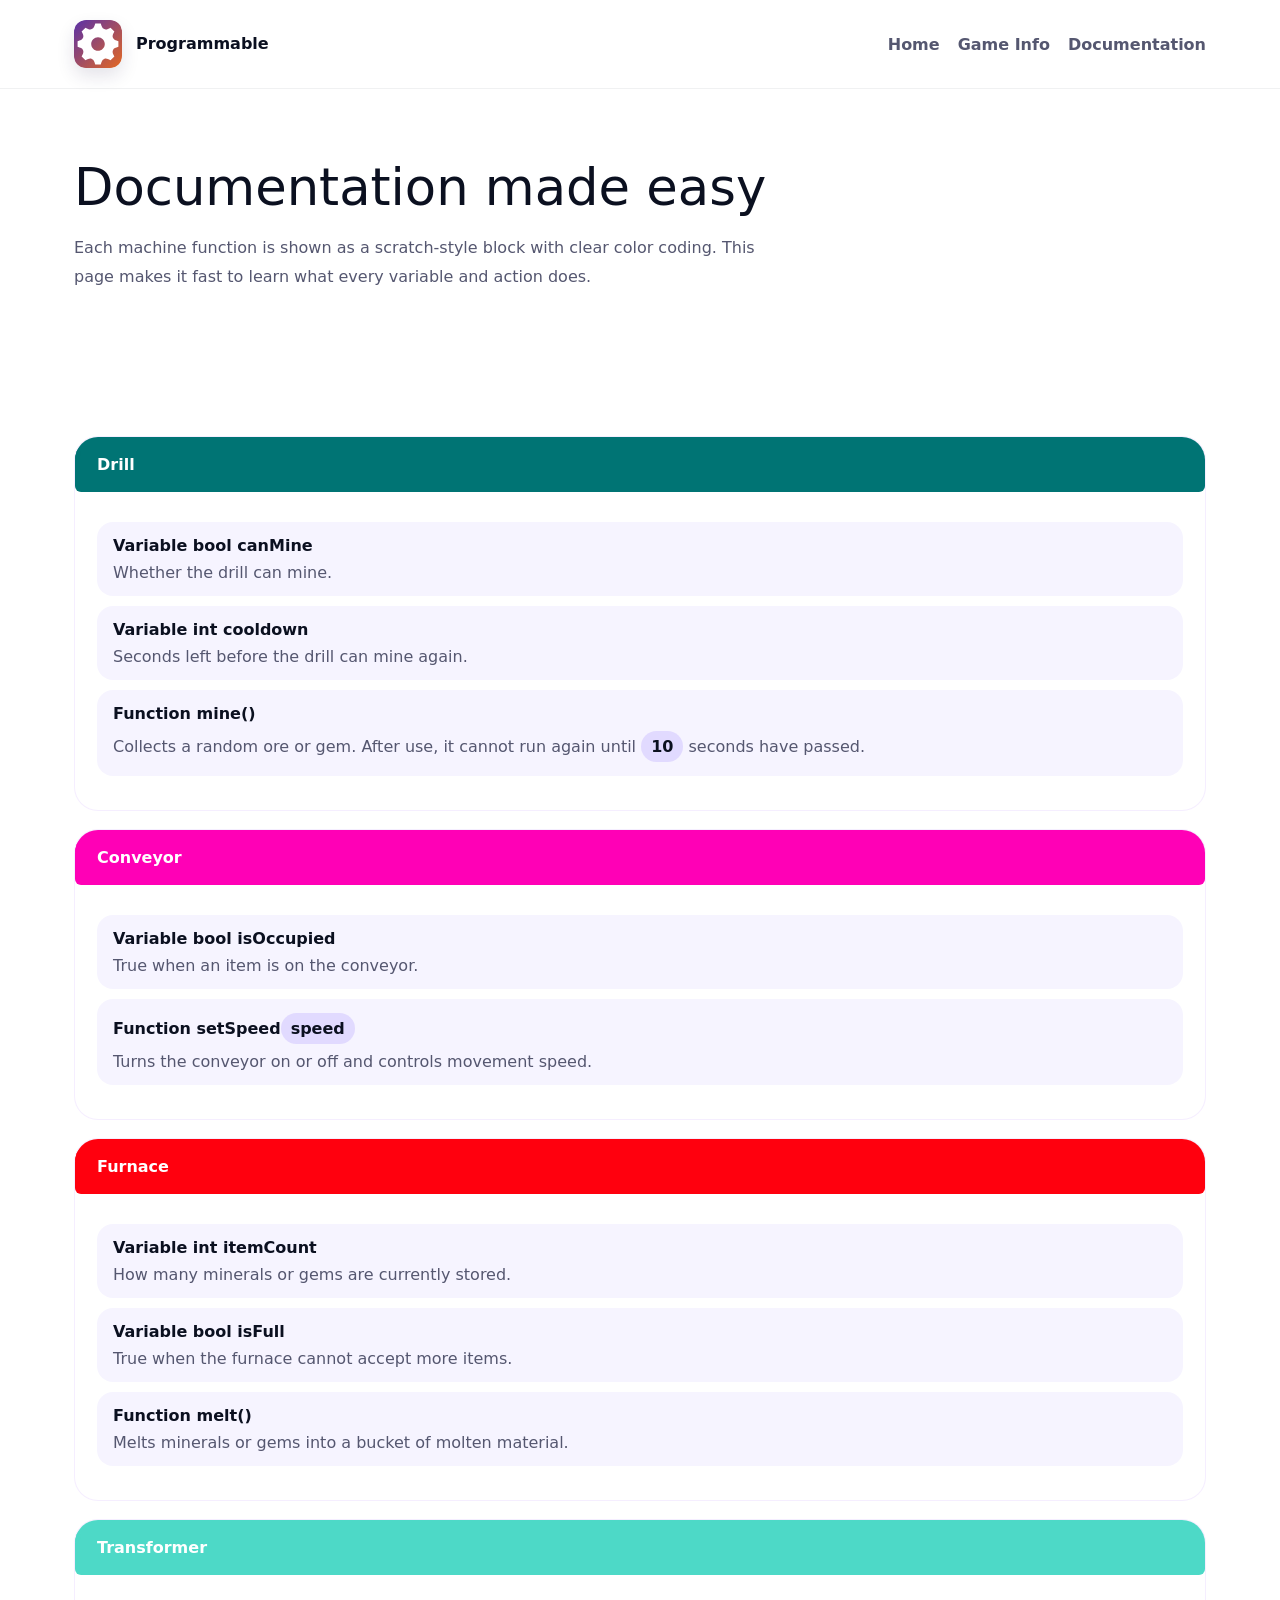
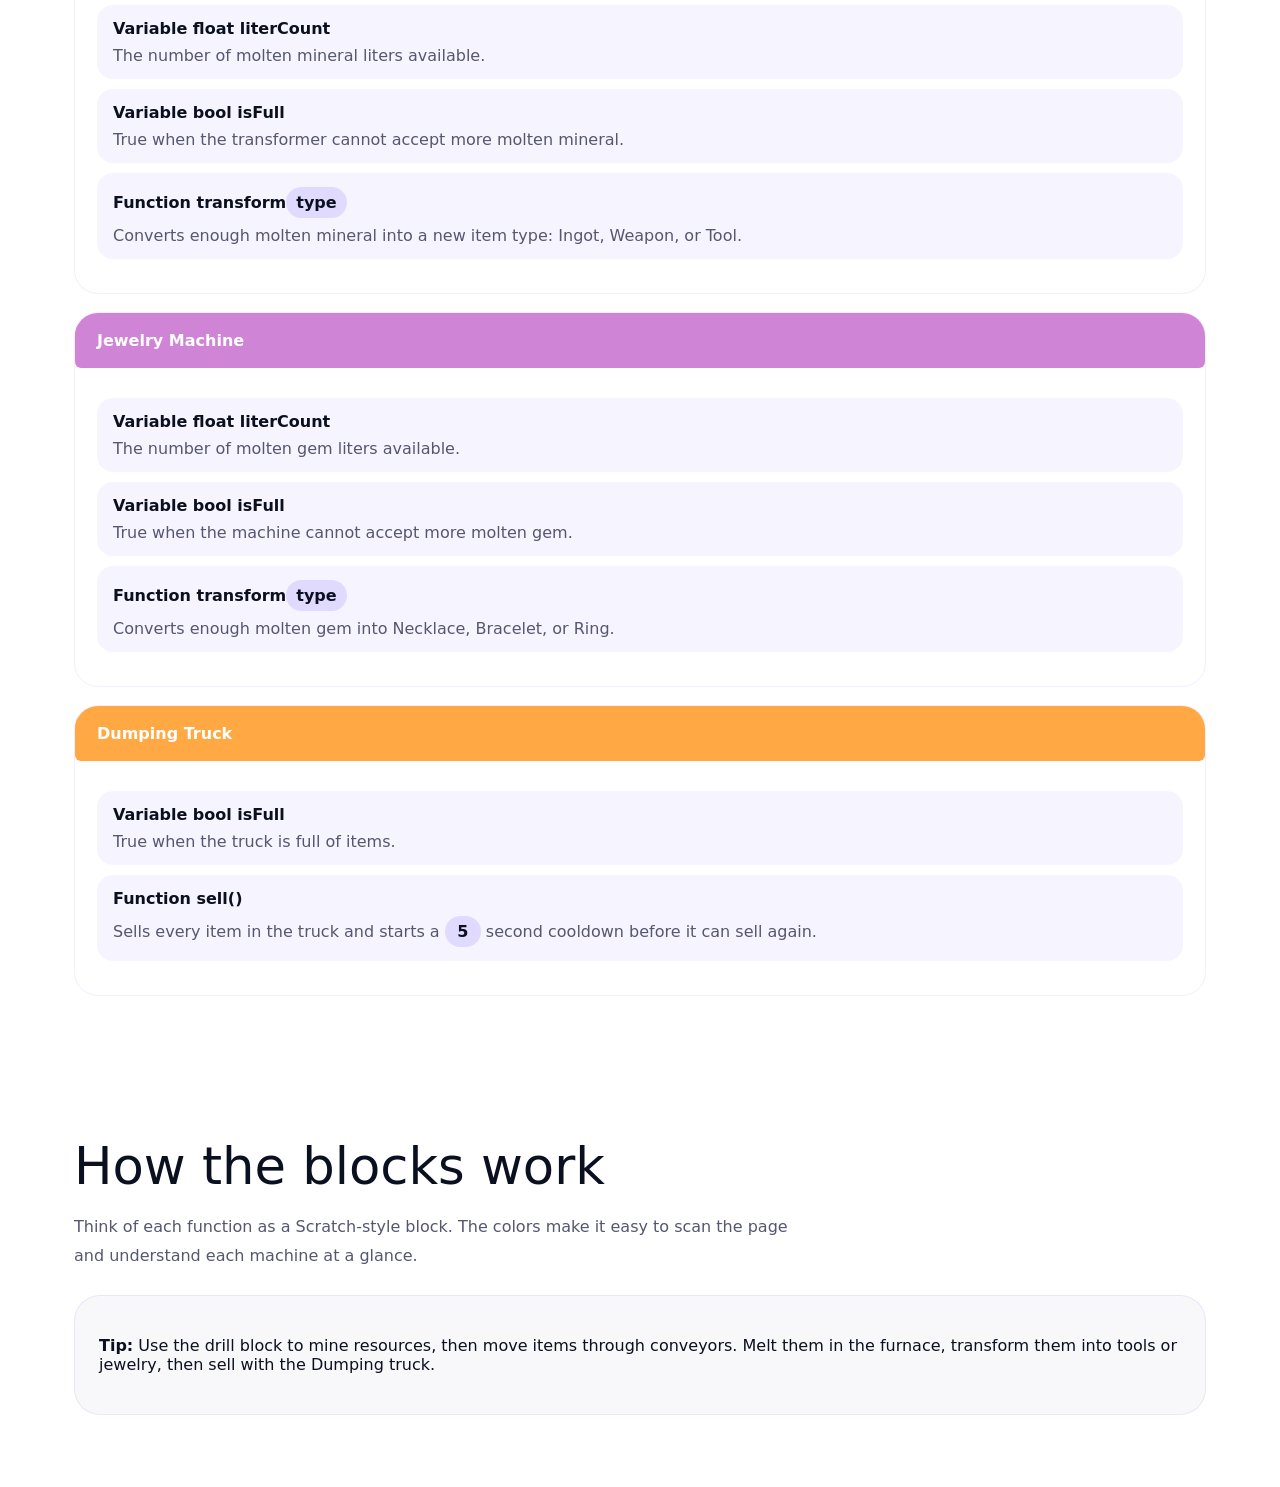
==== docs.html @ 384cd157 "Add files via upload" ====
<!DOCTYPE html>
<html lang="en">
<head>
  <meta charset="UTF-8" />
  <meta name="viewport" content="width=device-width, initial-scale=1.0" />
  <title>Programmable Documentation</title>
  <link rel="stylesheet" href="styles.css" />
  <script>document.documentElement.classList.add('force-light');</script>
  <script src="script.js" defer></script>
</head>
<body>
  <div class="gradient-background" aria-hidden="true">
    <div class="gradient-sphere sphere-1"></div>
    <div class="gradient-sphere sphere-2"></div>
    <div class="gradient-sphere sphere-3"></div>
    <div class="glow"></div>
    <div class="grid-overlay"></div>
    <div class="noise-overlay"></div>
  </div>
  <div id="particles-container" class="particles-container"></div>
  <div class="content-wrap">
  <header>
    <div class="nav-inner">
      <a class="brand" href="index.html">
        <img src="logo.svg" class="logo-mark" alt="Programmable logo" />
        <div class="brand-name"><strong>Programmable</strong></div>
      </a>
      <nav>
        <a href="index.html">Home</a>
        <a href="index.html#features">Game Info</a>
        <a href="docs.html">Documentation</a>
      </nav>
    </div>
  </header>

  <main>
    <section class="section">
      <div class="section-header">
        <p class="section-title">Documentation made easy</p>
        <p class="section-description">Each machine function is shown as a scratch-style block with clear color coding. This page makes it fast to learn what every variable and action does.</p>
      </div>
    </section>

    <section class="section">
      <div class="block-list">
        <article class="block-card block-drill interactive-hover">
          <div class="block-card-header">Drill</div>
          <div class="block-card-body">
            <div class="block-item"><strong>Variable bool canMine</strong><span>Whether the drill can mine.</span></div>
            <div class="block-item"><strong>Variable int cooldown</strong><span>Seconds left before the drill can mine again.</span></div>
            <div class="block-item"><strong>Function mine()</strong><span>Collects a random ore or gem. After use, it cannot run again until <span class="slot">10</span> seconds have passed.</span></div>
          </div>
        </article>

        <article class="block-card block-conveyor interactive-hover">
          <div class="block-card-header">Conveyor</div>
          <div class="block-card-body">
            <div class="block-item"><strong>Variable bool isOccupied</strong><span>True when an item is on the conveyor.</span></div>
            <div class="block-item"><strong>Function setSpeed<span class="slot">speed</span></strong><span>Turns the conveyor on or off and controls movement speed.</span></div>
          </div>
        </article>

        
        <article class="block-card block-furnace interactive-hover">
          <div class="block-card-header">Furnace</div>
          <div class="block-card-body">
            <div class="block-item"><strong>Variable int itemCount</strong><span>How many minerals or gems are currently stored.</span></div>
            <div class="block-item"><strong>Variable bool isFull</strong><span>True when the furnace cannot accept more items.</span></div>
            <div class="block-item"><strong>Function melt()</strong><span>Melts minerals or gems into a bucket of molten material.</span></div>
          </div>
        </article>

        <article class="block-card block-transformer interactive-hover">
          <div class="block-card-header">Transformer</div>
          <div class="block-card-body">
            <div class="block-item"><strong>Variable float literCount</strong><span>The number of molten mineral liters available.</span></div>
            <div class="block-item"><strong>Variable bool isFull</strong><span>True when the transformer cannot accept more molten mineral.</span></div>
            <div class="block-item"><strong>Function transform<span class="slot">type</span></strong><span>Converts enough molten mineral into a new item type: Ingot, Weapon, or Tool.</span></div>
          </div>
        </article>

        <article class="block-card block-jewelry interactive-hover">
          <div class="block-card-header">Jewelry Machine</div>
          <div class="block-card-body">
            <div class="block-item"><strong>Variable float literCount</strong><span>The number of molten gem liters available.</span></div>
            <div class="block-item"><strong>Variable bool isFull</strong><span>True when the machine cannot accept more molten gem.</span></div>
            <div class="block-item"><strong>Function transform<span class="slot">type</span></strong><span>Converts enough molten gem into Necklace, Bracelet, or Ring.</span></div>
          </div>
        </article>

        <article class="block-card block-truck interactive-hover">
          <div class="block-card-header">Dumping Truck</div>
          <div class="block-card-body">
            <div class="block-item"><strong>Variable bool isFull</strong><span>True when the truck is full of items.</span></div>
            <div class="block-item"><strong>Function sell()</strong><span>Sells every item in the truck and starts a <span class="slot">5</span> second cooldown before it can sell again.</span></div>
          </div>
        </article>
      </div>
    </section>

    <section class="section">
      <div class="section-header">
        <p class="section-title">How the blocks work</p>
        <p class="section-description">Think of each function as a Scratch-style block. The colors make it easy to scan the page and understand each machine at a glance.</p>
      </div>
      <div class="callout">
        <p><strong>Tip:</strong> Use the drill block to mine resources, then move items through conveyors. Melt them in the furnace, transform them into tools or jewelry, then sell with the Dumping truck.</p>
      </div>
    </section>
  </main>

  </div>
</body>
</html>
---- styles.css ----
:root {
  --bg: #ffffff;
  --surface: #ffffff;
  --surface-secondary: #f6f7fb;
  --text: #0b1020;
  --muted: #6b7280;
  --purple: #6819b1;
  --orange: #ff8a3d;
  --teal: #00897b;
  --yellow: #b07b00;
  --shadow: 0 12px 24px rgba(11,16,32,0.06);
}

* {
  box-sizing: border-box;
}

html {
  scroll-behavior: smooth;
}

html, body {
  width: 100%;
  min-height: 100vh;
}

body {
  position: relative;
  margin: 0;
  font-family: Inter, system-ui, sans-serif;
  background: var(--bg);
  color: var(--text);
}

button,
a {
  font: inherit;
}

img {
  max-width: 100%;
  display: block;
}


/* Modern gradient background with soft sphere layers */
.gradient-background {
  position: absolute;
  inset: 0;
  width: 100%;
  min-height: 100vh;
  z-index: 0;
  pointer-events: none;
  overflow: hidden;
  background-color: #050505;
}

.content-wrap {
  position: relative;
  z-index: 1;
}

.gradient-sphere {
  position: absolute;
  border-radius: 50%;
  filter: blur(72px);
  opacity: 0.65;
  will-change: transform, opacity;
}

.sphere-1 {
  width: 40vw;
  height: 40vw;
  background: linear-gradient(40deg, rgba(255, 0, 128, 0.55), rgba(255, 102, 0, 0.28));
  top: -10%;
  left: -12%;
  animation: float-1 15s ease-in-out infinite alternate;
}

.sphere-2 {
  width: 45vw;
  height: 45vw;
  background: linear-gradient(240deg, rgba(72, 0, 255, 0.55), rgba(0, 183, 255, 0.28));
  bottom: -20%;
  right: -10%;
  animation: float-2 18s ease-in-out infinite alternate;
}

.sphere-3 {
  width: 30vw;
  height: 30vw;
  background: linear-gradient(120deg, rgba(133, 89, 255, 0.48), rgba(98, 216, 249, 0.22));
  top: 60%;
  left: 20%;
  animation: float-3 20s ease-in-out infinite alternate;
}

.glow {
  position: absolute;
  width: 40vw;
  height: 40vh;
  background: radial-gradient(circle, rgba(72, 0, 255, 0.16), transparent 70%);
  top: 50%;
  left: 50%;
  transform: translate(-50%, -50%);
  z-index: 1;
  animation: pulse 8s infinite alternate;
  filter: blur(30px);
}

.grid-overlay {
  position: absolute;
  top: 0;
  left: 0;
  width: 100%;
  height: 100%;
  background-size: 64px 64px;
  background-image: linear-gradient(to right, rgba(255, 255, 255, 0.08) 1px, transparent 1px),
                    linear-gradient(to bottom, rgba(255, 255, 255, 0.08) 1px, transparent 1px);
  z-index: 2;
  opacity: 0.32;
  animation: float-grid 22s ease-in-out infinite alternate;
  will-change: transform;
}

.noise-overlay {
  display: none;
}

/* Light-mode simplification and force-light support */
@media (prefers-color-scheme: light) {
  :root {
    --bg: #ffffff;
    --surface: rgba(255, 255, 255, 0.96);
    --surface-secondary: rgba(248, 248, 250, 0.96);
    --text: #0b1020;
    --muted: #555770;
    --purple: #6819b1;
    --orange: #ff8a3d;
    --teal: #00897b;
    --yellow: #b07b00;
    --shadow: none;
  }

  body { background: var(--bg); color: var(--text); }
  header { background: var(--surface); border-bottom: 1px solid rgba(11,16,32,0.06); }

  .gradient-background, .gradient-sphere, .glow, .grid-overlay, .noise-overlay { display: none !important; opacity: 0 !important; pointer-events: none !important; }
  .gradient-sphere, .glow, .grid-overlay { animation: none !important; }
  .hero-panel { background: transparent; box-shadow: none; border-radius: 12px; padding: 24px; min-height: auto; }
  .btn-primary, .btn-secondary { box-shadow: none; }
  nav a { color: var(--muted); }
  .card, .download-card { box-shadow: none; border: 1px solid rgba(11,16,32,0.04); background: var(--surface-secondary); }
  .block-item { background: rgba(107,70,255,0.06); }
  .block-item strong { color: var(--text); }
  .block-item span { color: var(--muted); }
  .block-item .slot { background: rgba(107,70,255,0.15); color: var(--text); }
}

html.force-light {
  --bg: #ffffff;
  --surface: rgba(255, 255, 255, 0.96);
  --surface-secondary: rgba(248, 248, 250, 0.96);
  --text: #0b1020;
  --muted: #555770;
  --purple: #6819b1;
  --orange: #ff8a3d;
  --teal: #00897b;
  --yellow: #b07b00;
  --shadow: none;
}

html.force-light body { background: var(--bg); color: var(--text); }
html.force-light header { background: var(--surface); border-bottom: 1px solid rgba(11,16,32,0.06); }

html.force-light .gradient-background, html.force-light .gradient-sphere, html.force-light .glow, html.force-light .grid-overlay, html.force-light .noise-overlay { display: none !important; opacity: 0 !important; pointer-events: none !important; }
html.force-light .gradient-sphere, html.force-light .glow, html.force-light .grid-overlay { animation: none !important; }
html.force-light .hero-panel { background: transparent; box-shadow: none; border-radius: 12px; padding: 24px; min-height: auto; }
html.force-light .btn-primary, html.force-light .btn-secondary { box-shadow: none; }
html.force-light nav a { color: var(--muted); }
html.force-light .card, html.force-light .download-card { box-shadow: none; border: 1px solid rgba(11,16,32,0.04); background: var(--surface-secondary); }
html.force-light .block-item { background: rgba(107,70,255,0.06); }
html.force-light .block-item strong { color: var(--text); }
html.force-light .block-item span { color: var(--muted); }
html.force-light .block-item .slot { background: rgba(107,70,255,0.15); color: var(--text); }


@keyframes float-1 { 0% { transform: translate(0, 0) scale(1); } 100% { transform: translate(10%, 10%) scale(1.1); } }
@keyframes float-2 { 0% { transform: translate(0, 0) scale(1); } 100% { transform: translate(-10%, -5%) scale(1.15); } }
@keyframes float-3 { 0% { transform: translate(0, 0) scale(1); opacity: 0.3; } 100% { transform: translate(-5%, 10%) scale(1.05); opacity: 0.6; } }
@keyframes float-grid { 0% { transform: translate(0, 0); } 100% { transform: translate(6%, 6%); } }
@keyframes pulse { 0% { opacity: 0.3; transform: translate(-50%, -50%) scale(0.9); } 100% { opacity: 0.7; transform: translate(-50%, -50%) scale(1.1); } }

@media (prefers-reduced-motion: reduce) {
  .gradient-sphere, .glow, .grid-overlay { animation: none !important; transition: none !important; }
}

header {
  position: sticky;
  top: 0;
  background: var(--surface);
  border-bottom: 1px solid rgba(11,16,32,0.06);
  z-index: 10;
}

.nav-inner {
  max-width: 1180px;
  margin: 0 auto;
  padding: 20px 24px;
  display: flex;
  justify-content: space-between;
  align-items: center;
  gap: 16px;
}

.brand {
  display: flex;
  align-items: center;
  gap: 14px;
  text-decoration: none;
  color: var(--text);
}

.logo-mark {
  width: 48px;
  height: 48px;
  display: inline-block;
  border-radius: 12px;
  overflow: hidden;
  box-shadow: 0 8px 18px rgba(34,21,71,0.12);
}
.logo-mark img {
  width: 100%;
  height: 100%;
  display: block;
  object-fit: cover;
}

.brand-name {
  line-height: 1.1;
}

.brand-name strong {
  display: block;
}

nav {
  display: flex;
  gap: 18px;
  flex-wrap: wrap;
}

nav a {
  text-decoration: none;
  color: #c9bde8;
  font-weight: 600;
  transition: color 180ms ease;
}

nav a:hover {
  color: var(--purple);
}

main {
  max-width: 1180px;
  margin: 0 auto;
}

.section {
  padding: 72px 24px;
}

.section-header {
  max-width: 720px;
}

/* Small boxed panel for individual paragraphs */
.text-panel {
  display: inline-block;
  background: transparent;
  padding: 12px 16px;
  border-radius: 10px;
  box-shadow: none;
  backdrop-filter: none;
  -webkit-backdrop-filter: none;
}

@media (max-width: 640px) {
  .text-panel { display: block; padding: 12px; border-radius: 10px; }
}

.section-title {
  margin: 0;
  font-size: clamp(2.2rem, 4vw, 3.6rem);
  line-height: 1.04;
}

.section-description {
  margin: 20px 0 0;
  color: var(--muted);
  font-size: 1rem;
  line-height: 1.8;
}

.hero {
  display: grid;
  grid-template-columns: minmax(0, 1.1fr) 0.9fr;
  align-items: center;
  gap: 40px;
  min-height: 76vh;
  padding-top: 24px;
}

.hero h1 {
  margin: 0;
  font-size: clamp(3.6rem, 6vw, 5.5rem);
  line-height: 1;
}

.hero .section-description {
  max-width: 620px;
  margin: 24px 0 32px;
}

.hero-highlight {
  background: rgba(168, 118, 255, 0.08);
  border: 1px solid rgba(168, 118, 255, 0.15);
  border-radius: 28px;
  padding: 28px;
  box-shadow: var(--shadow);
  max-width: 500px;
}

.btn-row {
  display: flex;
  flex-wrap: wrap;
  gap: 16px;
}

.btn {
  border: none;
  border-radius: 999px;
  padding: 16px 26px;
  cursor: pointer;
  text-decoration: none;
  font-weight: 700;
  transition: transform 200ms ease, box-shadow 200ms ease, background 200ms ease;
}

.btn-primary {
  background: var(--purple);
  color: white;
  box-shadow: 0 18px 32px rgba(90, 49, 168, 0.16);
}

.btn-secondary {
  background: #ff9d4d;
  color: #1a1a1a;
}

.btn:hover {
  transform: translateY(-2px);
}

.hero-panel {
  position: relative;
  min-height: auto;
  border-radius: 12px;
  background: var(--surface);
  color: var(--text);
  padding: 24px;
  overflow: hidden;
  box-shadow: var(--shadow);
}

.hero-panel::before {
  content: "";
  position: absolute;
  inset: 0;
  background: transparent;
  pointer-events: none;
}

.hero-panel-inner {
  position: relative;
  z-index: 1;
  max-width: 420px;
}

/* Scratch-style visual blocks */
.scratch-sample {
  margin-top: 18px;
}
.scratch-block {
  position: relative;
  border-radius: 6px;
  color: white;
  margin: 8px 0;
  box-shadow: 0 8px 18px rgba(34,21,71,0.08);
  overflow: visible;
}
.scratch-block .block-label {
  padding: 12px 16px;
  font-weight: 700;
}
.scratch-block .block-body {
  padding: 10px 16px 14px 16px;
  background: transparent;
}
.demo-forever { background: #ffd166; color: #3b2f0b; }
.demo-if { background: #4ea8ff; }
.demo-action { background: #b388eb; }
.scratch-block .condition { font-weight: 600; color: rgba(255,255,255,0.98); }

/* Stacked offsets to visually nest blocks */
.demo-if { margin-left: 12px; border-radius:8px; }
.demo-action { margin-left: 24px; border-radius:8px; }

/* Make hero sample subtle / transparent as requested */
.scratch-sample { opacity: 0.08; pointer-events: none; }

/* Image-based code sample inside the Blocks demo */
.scratch-demo .scratch-image {
  margin-top: 18px;
  position: relative;
  z-index: 5; /* keep demo above decorative layers */
  background: transparent;
  padding: 0;
  border-radius: 0;
  box-shadow: none;
}
.scratch-demo .code-sample-img {
  width: 100%;
  max-width: 480px;
  height: auto;
  border-radius: 10px;
  box-shadow: none;
  mix-blend-mode: normal;
  background: transparent;
}

/* Add small notch on the left and socket below to mimic Scratch blocks */
.scratch-block::before {
  content: "";
  position: absolute;
  left: -12px;
  top: 12px;
  width: 18px;
  height: 12px;
  background: currentColor;
  border-bottom-right-radius: 6px;
  border-top-right-radius: 6px;
  transform: translateX(-2px);
  opacity: 0.98;
}
.scratch-block::after {
  content: "";
  position: absolute;
  left: 20px;
  bottom: -10px;
  width: 40px;
  height: 12px;
  background: currentColor;
  border-top-left-radius: 6px;
  border-top-right-radius: 6px;
  opacity: 0.98;
}

/* Style docs block headers to look like blocks with left notch */
.block-card-header {
  position: relative;
  padding: 12px 18px;
  font-weight: 700;
  color: white;
  border-bottom-left-radius: 6px;
  border-bottom-right-radius: 6px;
}
.block-card-header::before {
  content: "";
  position: absolute;
  left: -12px;
  top: 10px;
  width: 18px;
  height: 12px;
  background: inherit;
  border-bottom-right-radius: 6px;
  border-top-right-radius: 6px;
}

/* Parameter/value slots inside block items */
.block-item {
  display: flex;
  align-items: center;
  gap: 12px;
  padding: 10px 14px;
  margin: 8px 0;
  border-radius: 8px;
  background: rgba(255,255,255,0.06);
}
.block-item .slot {
  display: inline-block;
  min-width: 36px;
  padding: 6px 10px;
  border-radius: 999px;
  background: rgb(82, 82, 82);
  color: var(--text);
  font-weight: 700;
  text-align: center;
}

.hero-panel h2 {
  margin: 0 0 18px;
  font-size: 2rem;
}

.hero-panel p {
  margin: 0 0 24px;
  color: #e8dcff;
  line-height: 1.8;
}

.hero-list {
  display: grid;
  gap: 14px;
}

.hero-chip {
  display: inline-flex;
  align-items: center;
  gap: 10px;
  padding: 12px 16px;
  border-radius: 999px;
  background: rgba(255, 255, 255, 0.14);
  color: #f4e3ff;
  font-size: 0.98rem;
}

.grid-3 {
  display: grid;
  gap: 24px;
  grid-template-columns: repeat(auto-fit, minmax(260px, 1fr));
}

.card {
  background: var(--surface);
  border-radius: 28px;
  padding: 28px;
  box-shadow: var(--shadow);
  transition: transform 180ms ease, box-shadow 180ms ease;
}

/* Make the download card match the rounded style of feature cards */
.download-card {
  background: var(--surface);
  border-radius: 28px;
  padding: 28px;
  box-shadow: var(--shadow);
  transition: transform 180ms ease, box-shadow 180ms ease;
}

.card:hover {
  transform: translateY(-5px);
  box-shadow: 0 28px 64px rgba(0, 0, 0, 0.5);
}

.card h3,
.card h4 {
  margin: 0 0 14px;
}

.card p {
  margin: 0;
  color: var(--muted);
  line-height: 1.72;
}

.callout {
  border-radius: 26px;
  background: var(--surface-secondary);
  padding: 24px;
  border: 1px solid rgba(168, 118, 255, 0.15);
  margin-top: 24px;
}

.code-panel {
  background: rgba(20, 15, 40, 0.9);
  color: #e8deff;
  border-radius: 24px;
  padding: 26px;
  overflow-x: auto;
  font-family: ui-monospace, SFMono-Regular, Menlo, Monaco, Consolas, monospace;
  line-height: 1.7;
}

.code-panel pre {
  margin: 0;
  font-size: 0.95rem;
}

.bottom-grid {
  display: grid;
  gap: 24px;
  grid-template-columns: minmax(260px, 1fr) 1.1fr;
  align-items: start;
}

.doc-links {
  display: grid;
  gap: 18px;
}

.doc-card {
  background: rgba(40, 30, 70, 0.8);
  border-left: 5px solid var(--orange);
  border-radius: 20px;
  padding: 18px 20px;
}

.doc-card h4 {
  margin: 0 0 10px;
}

.doc-card p {
  margin: 0;
  color: #d0c5e8;
}

.cta-footer {
  text-align: center;
  padding: 30px 24px 60px;
}

.cta-footer p {
  margin: 0;
  color: var(--muted);
}

.block-list {
  display: grid;
  gap: 18px;
}

.block-card {
  border-radius: 24px;
  overflow: hidden;
  box-shadow: var(--shadow);
  background: var(--surface);
  border: 1px solid rgba(168, 118, 255, 0.12);
  transition: transform 180ms ease, border-color 180ms ease;
}

.block-card:hover {
  transform: translateY(-4px);
  border-color: rgba(168, 118, 255, 0.25);
}

.block-card-header {
  padding: 18px 22px;
  font-weight: 700;
  color: white;
}

.block-drill .block-card-header {
  background: #007474;
}

.block-conveyor .block-card-header {
  background: #FF00B6;
}


.block-furnace .block-card-header {
  background: #FF000E;
}

.block-transformer .block-card-header {
  background: #4dd9c7;
}

.block-jewelry .block-card-header {
  background: #d084d6;
}

.block-truck .block-card-header {
  background: #ffa844;
}

.block-card-body {
  padding: 20px 22px 24px;
}

.block-item {
  display: grid;
  gap: 8px;
  padding: 14px 16px;
  margin: 10px 0;
  border-radius: 16px;
  background: rgba(30, 25, 50, 0.7);
}

.block-item strong {
  color: #f0e9ff;
}

.block-item span {
  color: #b8b0d8;
}

@media (max-width: 980px) {
  .hero {
    grid-template-columns: 1fr;
  }

  .bottom-grid {
    grid-template-columns: 1fr;
  }
}

@media (max-width: 640px) {
  .nav-inner {
    flex-direction: column;
    align-items: flex-start;
  }

  .hero {
    gap: 28px;
  }
}
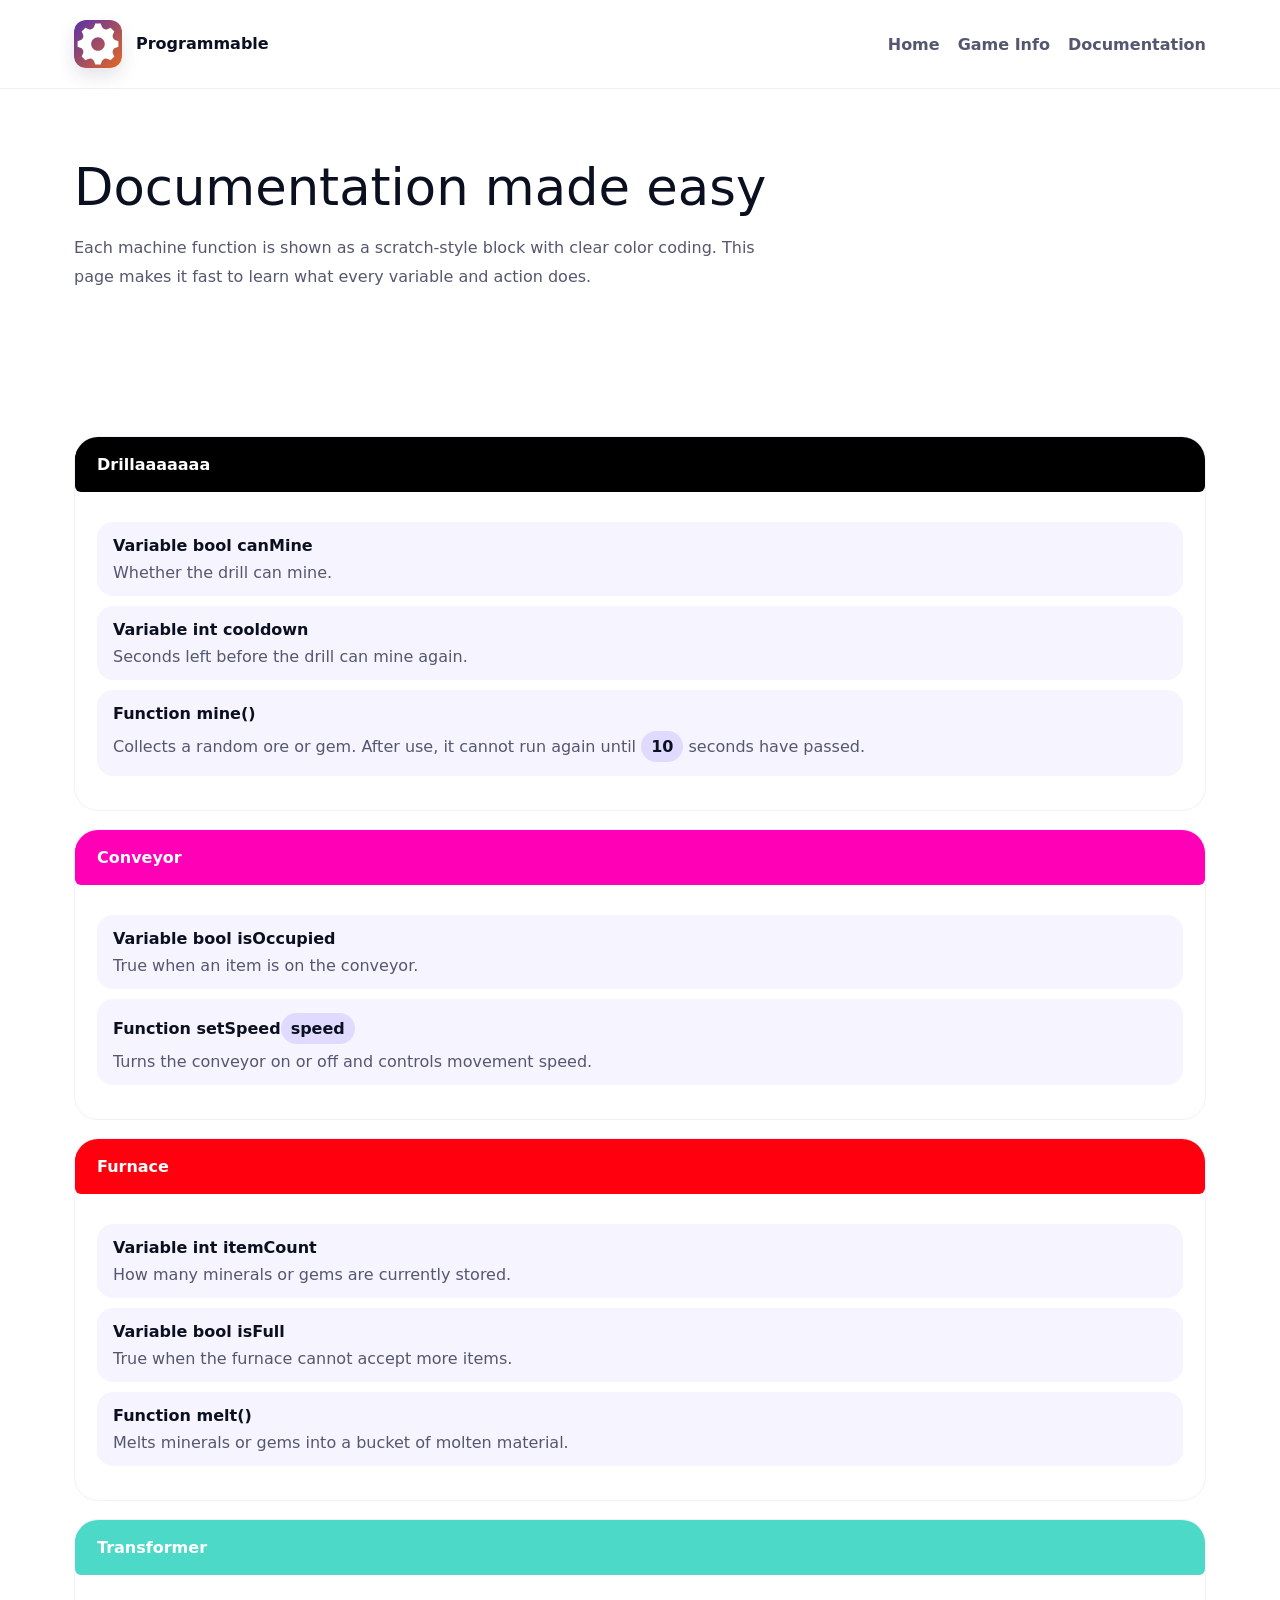
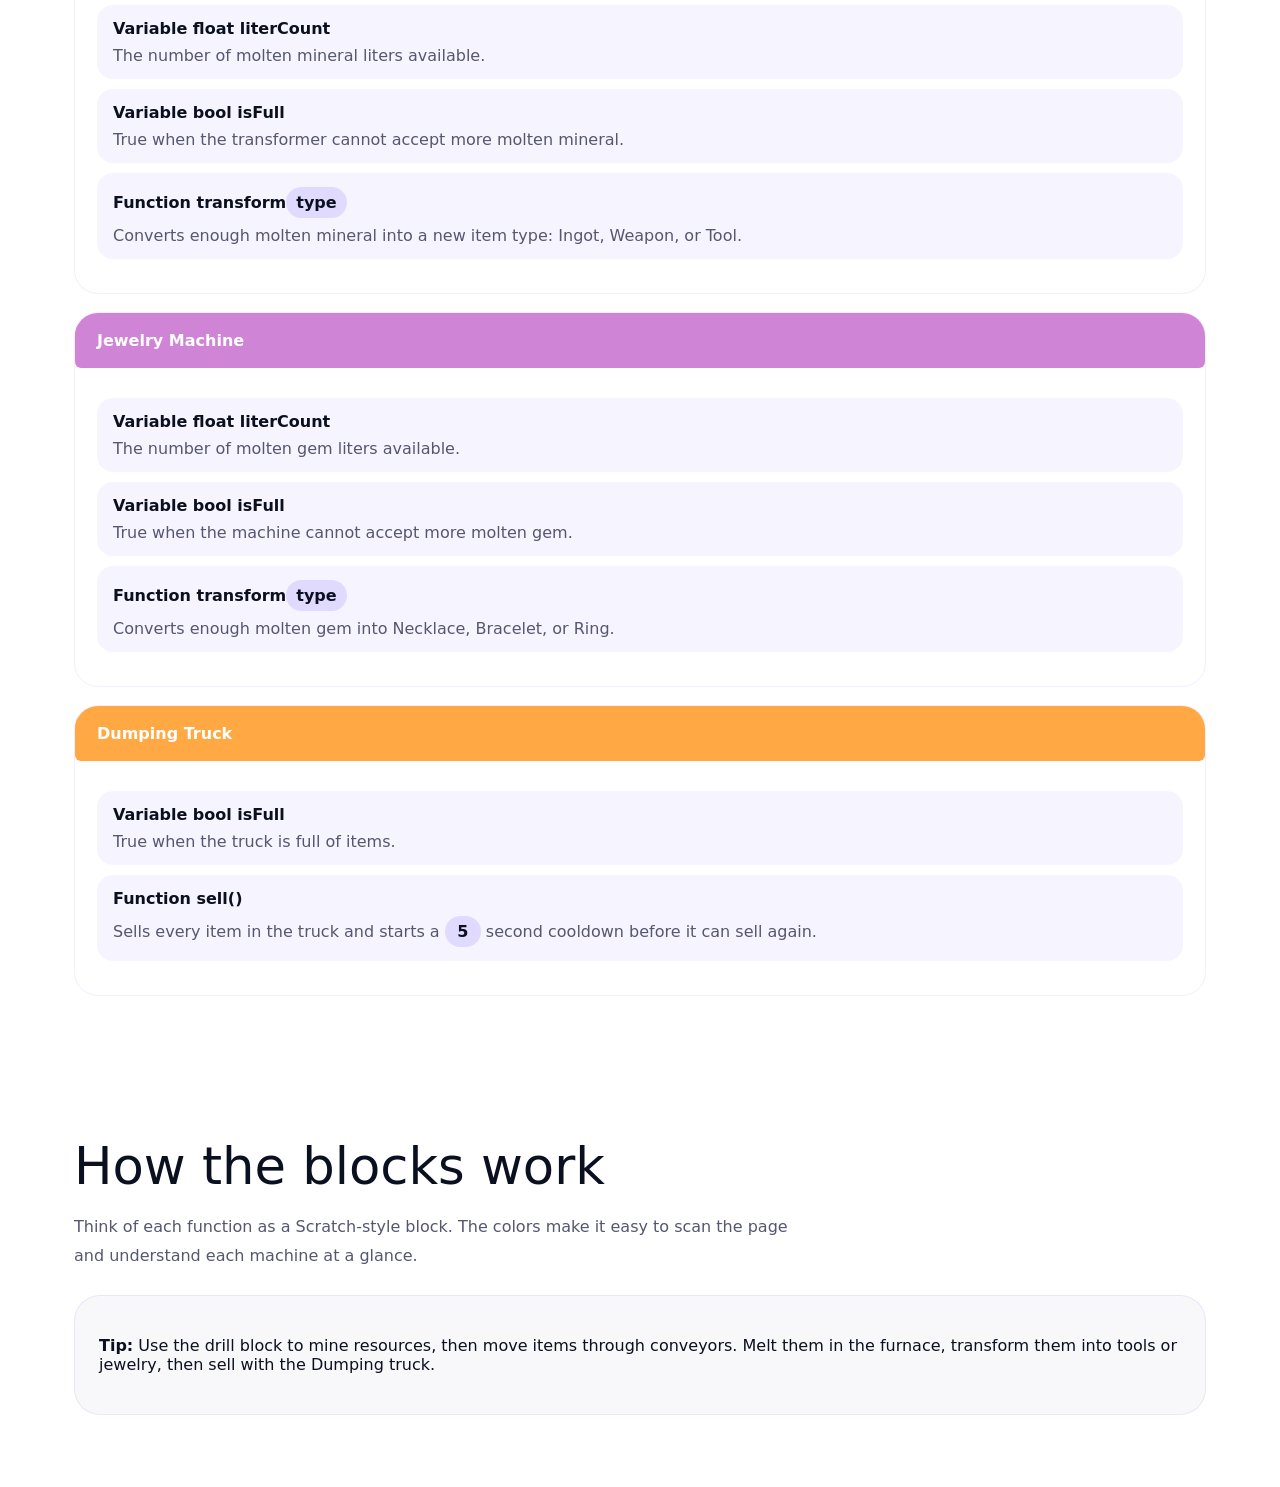
==== commit 16fd495d: "Update docs.html" ====
--- a/docs.html
+++ b/docs.html
@@ -44,7 +44,7 @@
     <section class="section">
       <div class="block-list">
         <article class="block-card block-drill interactive-hover">
-          <div class="block-card-header">Drill</div>
+          <div class="block-card-header">Drillaaaaaaa</div>
           <div class="block-card-body">
             <div class="block-item"><strong>Variable bool canMine</strong><span>Whether the drill can mine.</span></div>
             <div class="block-item"><strong>Variable int cooldown</strong><span>Seconds left before the drill can mine again.</span></div>
--- a/styles.css
+++ b/styles.css
@@ -661,7 +661,7 @@
 }
 
 .block-drill .block-card-header {
-  background: #007474;
+  background: #000000;
 }
 
 .block-conveyor .block-card-header {
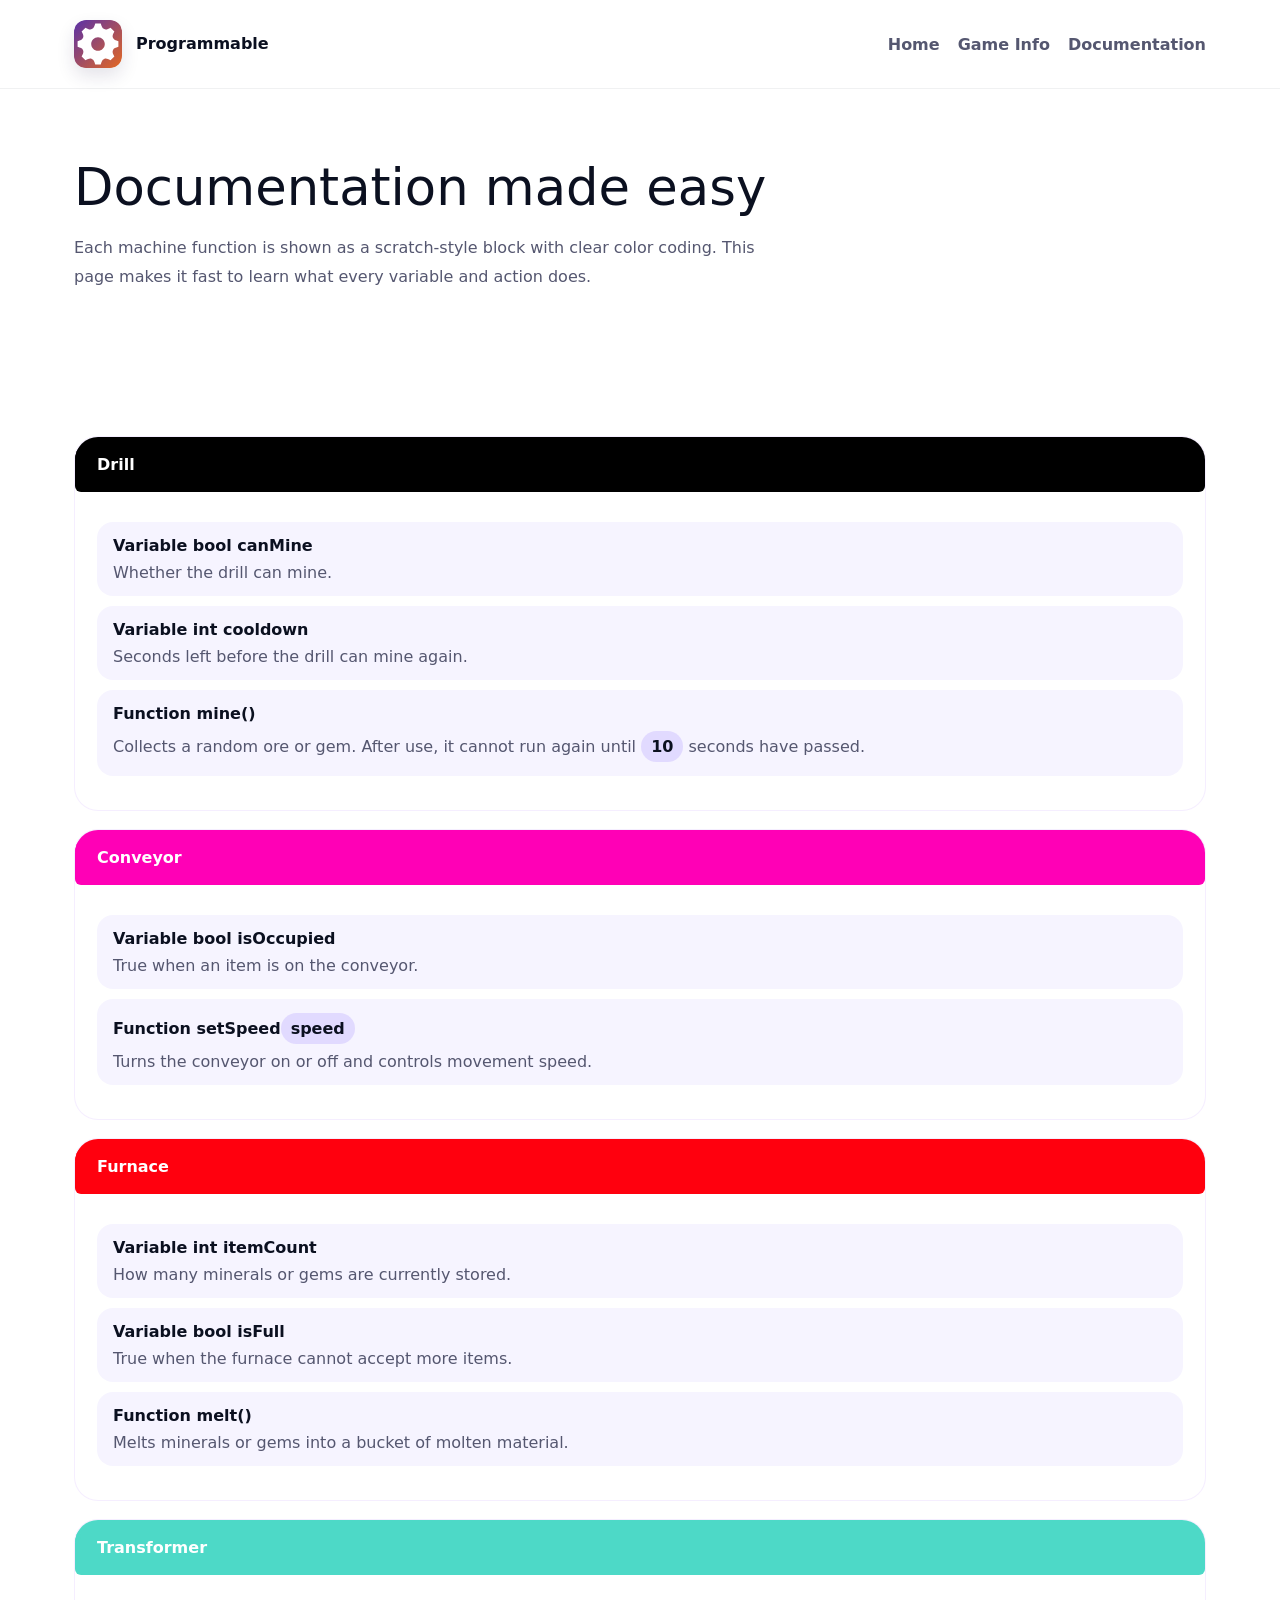
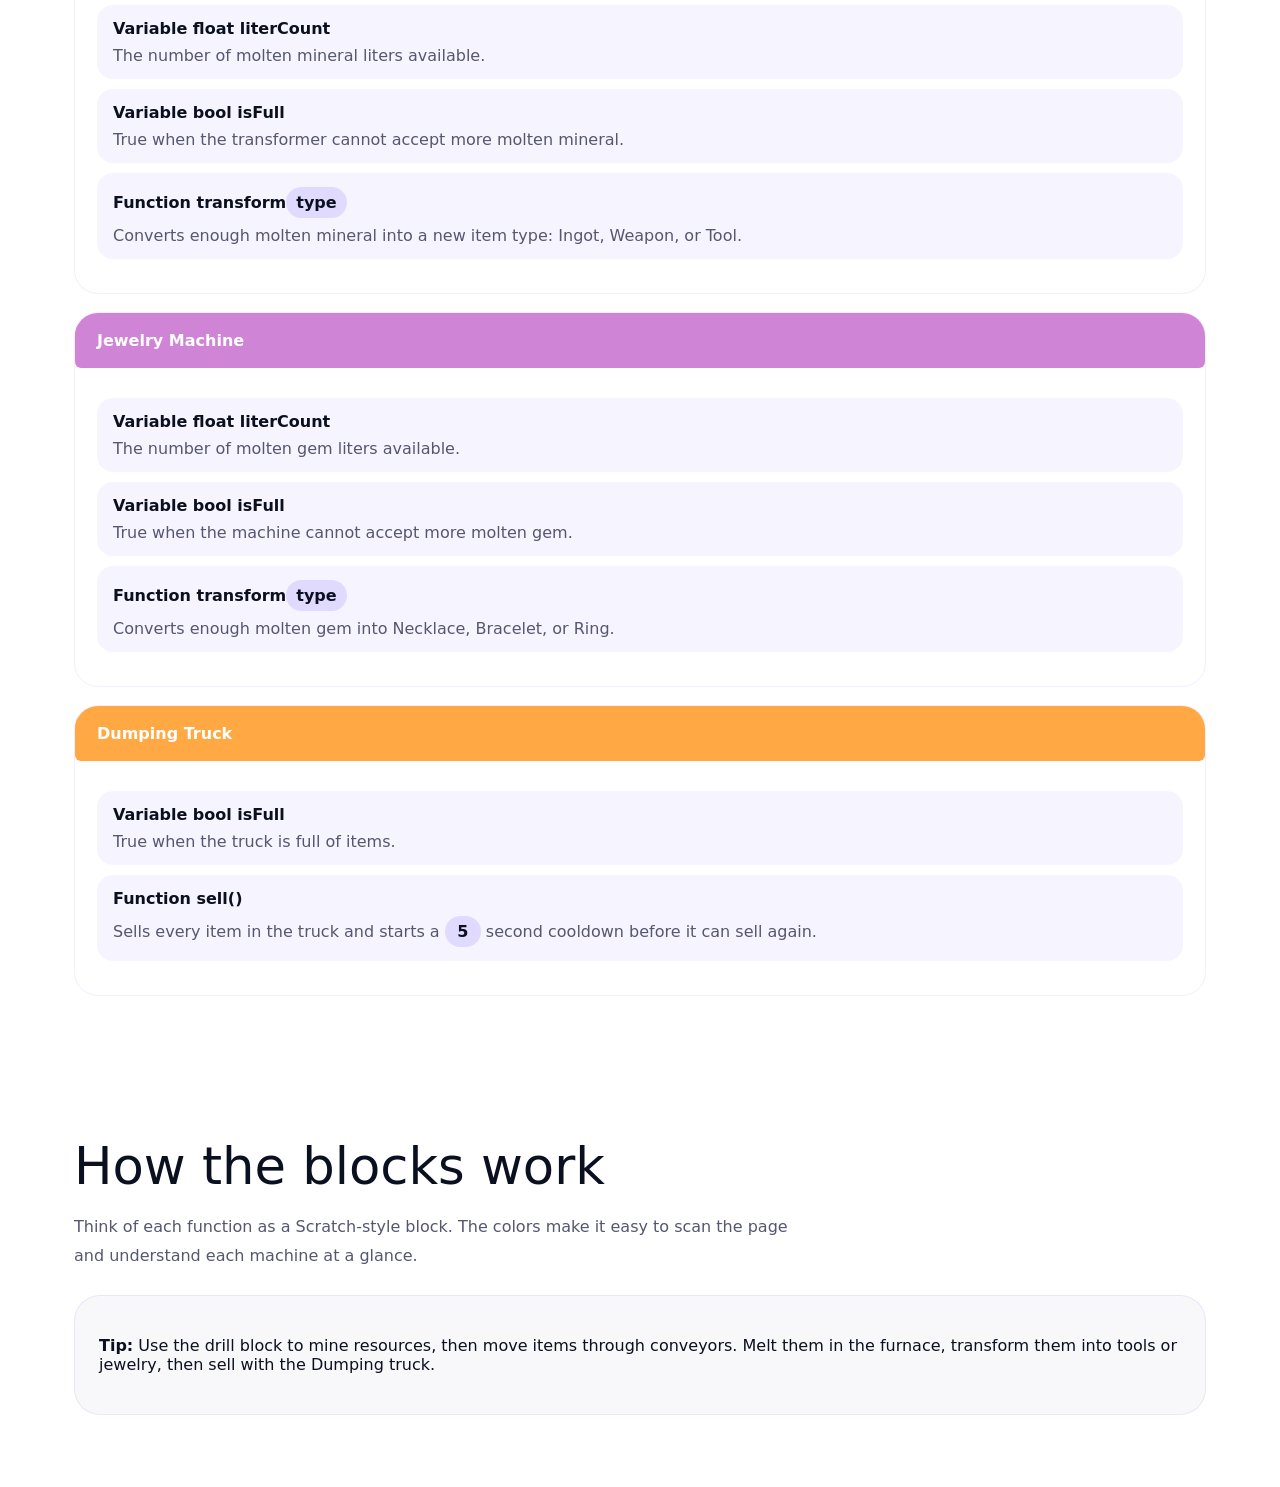
==== commit 17b40ae8: "Update docs.html" ====
--- a/docs.html
+++ b/docs.html
@@ -44,7 +44,7 @@
     <section class="section">
       <div class="block-list">
         <article class="block-card block-drill interactive-hover">
-          <div class="block-card-header">Drillaaaaaaa</div>
+          <div class="block-card-header">Drill</div>
           <div class="block-card-body">
             <div class="block-item"><strong>Variable bool canMine</strong><span>Whether the drill can mine.</span></div>
             <div class="block-item"><strong>Variable int cooldown</strong><span>Seconds left before the drill can mine again.</span></div>
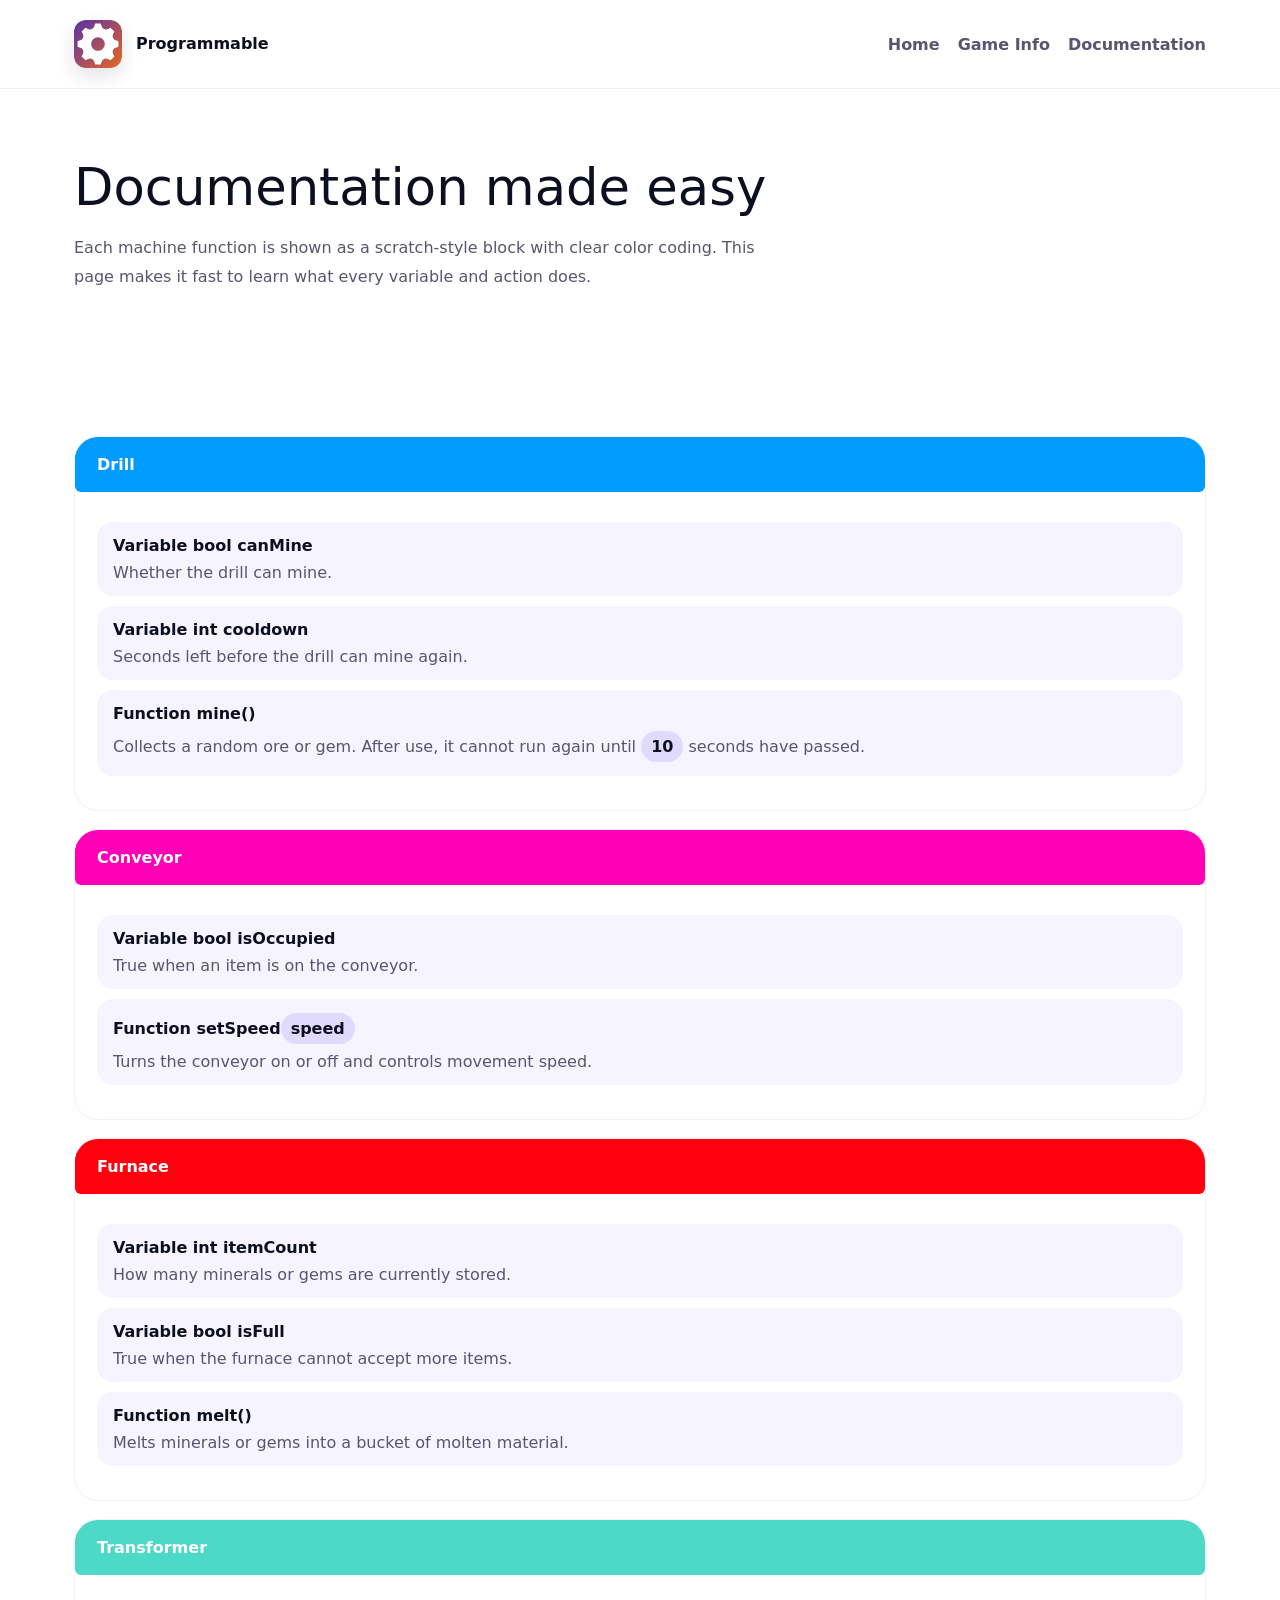
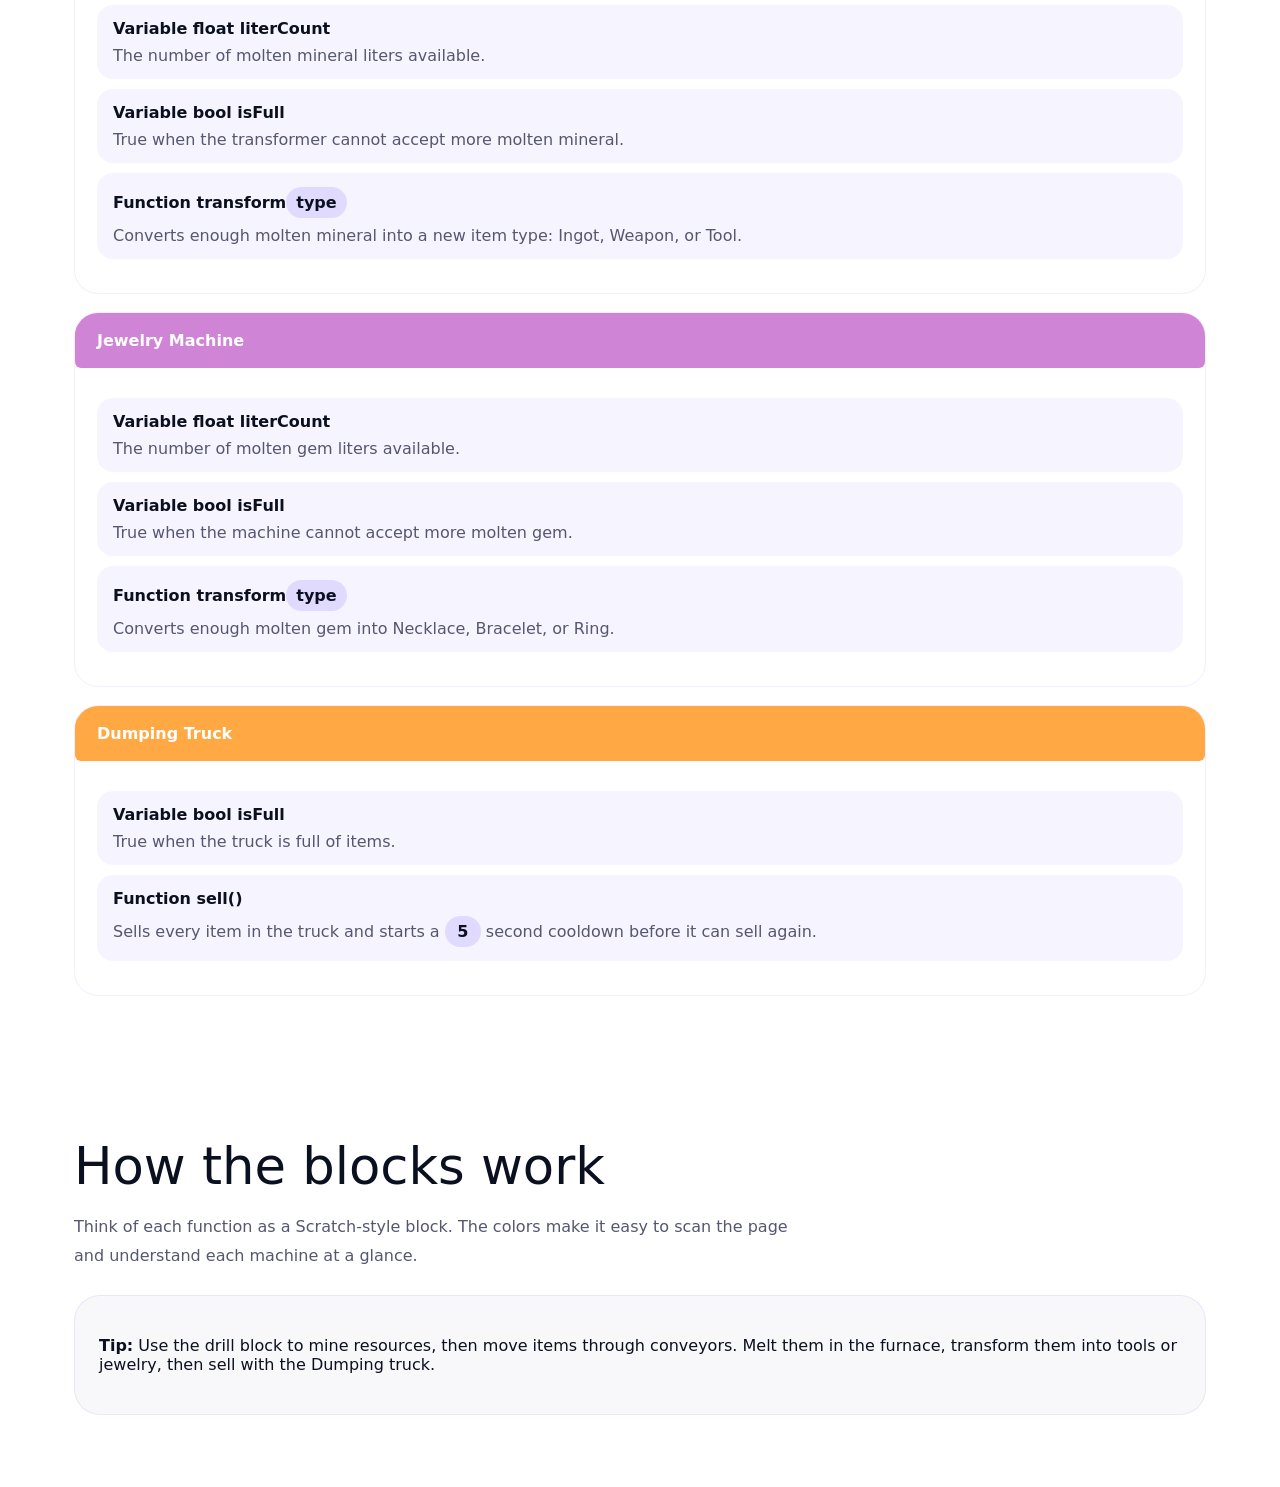
==== commit cc4af7e3: "Update docs.html" ====
--- a/docs.html
+++ b/docs.html
@@ -44,7 +44,7 @@
     <section class="section">
       <div class="block-list">
         <article class="block-card block-drill interactive-hover">
-          <div class="block-card-header">Drill</div>
+          <div class="block-card-header">Drill </div>
           <div class="block-card-body">
             <div class="block-item"><strong>Variable bool canMine</strong><span>Whether the drill can mine.</span></div>
             <div class="block-item"><strong>Variable int cooldown</strong><span>Seconds left before the drill can mine again.</span></div>
--- a/styles.css
+++ b/styles.css
@@ -661,7 +661,7 @@
 }
 
 .block-drill .block-card-header {
-  background: #000000;
+  background: #009BFF;
 }
 
 .block-conveyor .block-card-header {
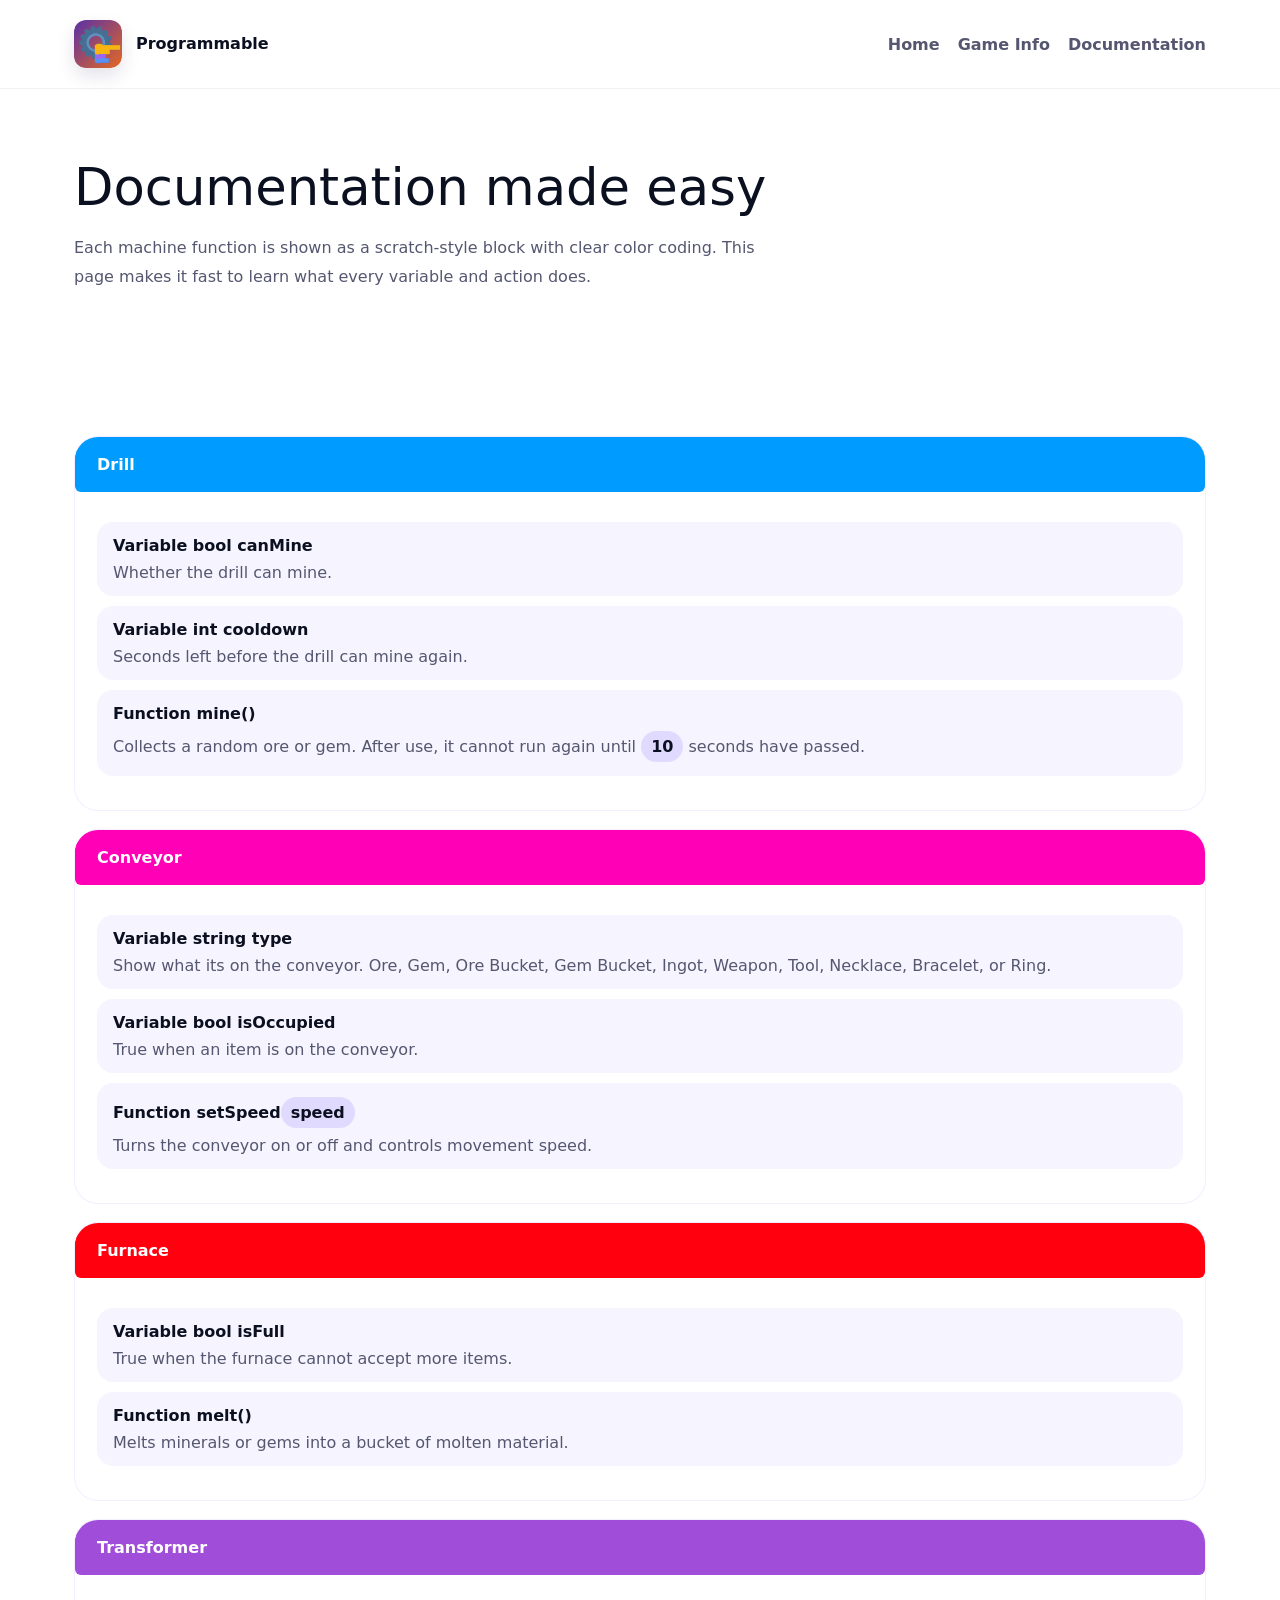
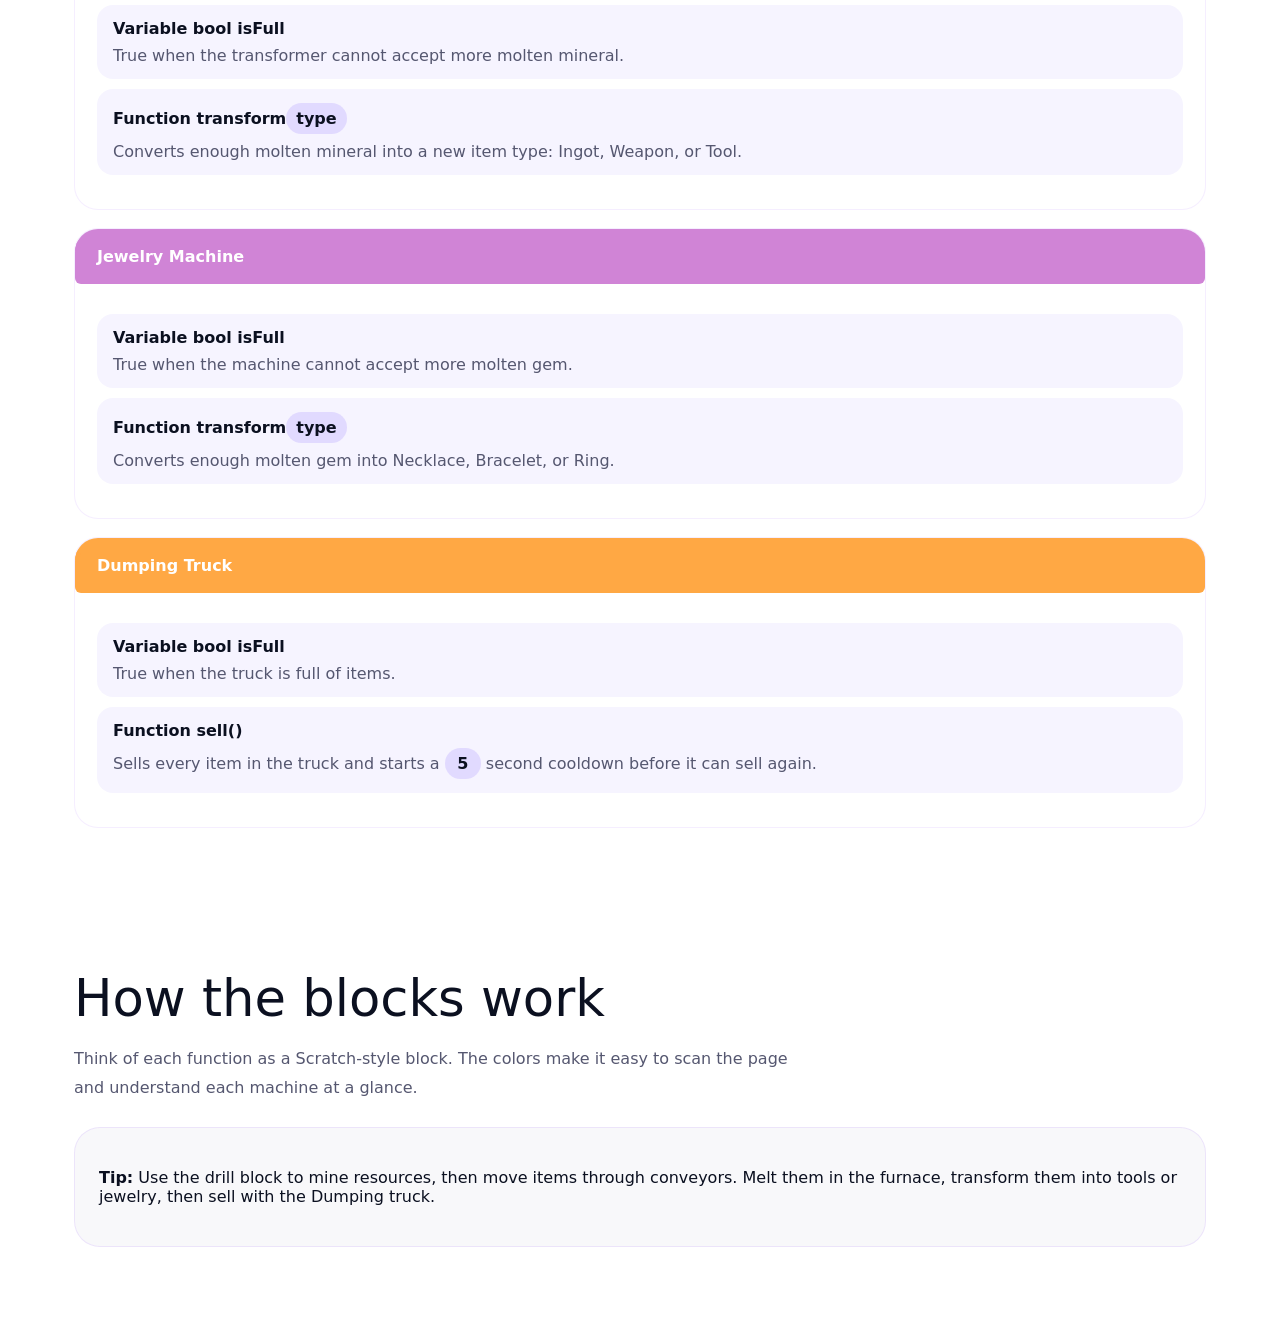
==== commit 7dd35616: "Update docs.html" ====
--- a/docs.html
+++ b/docs.html
@@ -44,7 +44,7 @@
     <section class="section">
       <div class="block-list">
         <article class="block-card block-drill interactive-hover">
-          <div class="block-card-header">Drill </div>
+          <div class="block-card-header">Drill</div>
           <div class="block-card-body">
             <div class="block-item"><strong>Variable bool canMine</strong><span>Whether the drill can mine.</span></div>
             <div class="block-item"><strong>Variable int cooldown</strong><span>Seconds left before the drill can mine again.</span></div>
@@ -55,6 +55,7 @@
         <article class="block-card block-conveyor interactive-hover">
           <div class="block-card-header">Conveyor</div>
           <div class="block-card-body">
+            <div class="block-item"><strong>Variable string type</strong><span>Show what its on the conveyor. Ore, Gem, Ore Bucket, Gem Bucket, Ingot, Weapon, Tool, Necklace, Bracelet, or Ring.</span></div>
             <div class="block-item"><strong>Variable bool isOccupied</strong><span>True when an item is on the conveyor.</span></div>
             <div class="block-item"><strong>Function setSpeed<span class="slot">speed</span></strong><span>Turns the conveyor on or off and controls movement speed.</span></div>
           </div>
@@ -64,7 +65,6 @@
         <article class="block-card block-furnace interactive-hover">
           <div class="block-card-header">Furnace</div>
           <div class="block-card-body">
-            <div class="block-item"><strong>Variable int itemCount</strong><span>How many minerals or gems are currently stored.</span></div>
             <div class="block-item"><strong>Variable bool isFull</strong><span>True when the furnace cannot accept more items.</span></div>
             <div class="block-item"><strong>Function melt()</strong><span>Melts minerals or gems into a bucket of molten material.</span></div>
           </div>
@@ -73,7 +73,6 @@
         <article class="block-card block-transformer interactive-hover">
           <div class="block-card-header">Transformer</div>
           <div class="block-card-body">
-            <div class="block-item"><strong>Variable float literCount</strong><span>The number of molten mineral liters available.</span></div>
             <div class="block-item"><strong>Variable bool isFull</strong><span>True when the transformer cannot accept more molten mineral.</span></div>
             <div class="block-item"><strong>Function transform<span class="slot">type</span></strong><span>Converts enough molten mineral into a new item type: Ingot, Weapon, or Tool.</span></div>
           </div>
@@ -82,7 +81,6 @@
         <article class="block-card block-jewelry interactive-hover">
           <div class="block-card-header">Jewelry Machine</div>
           <div class="block-card-body">
-            <div class="block-item"><strong>Variable float literCount</strong><span>The number of molten gem liters available.</span></div>
             <div class="block-item"><strong>Variable bool isFull</strong><span>True when the machine cannot accept more molten gem.</span></div>
             <div class="block-item"><strong>Function transform<span class="slot">type</span></strong><span>Converts enough molten gem into Necklace, Bracelet, or Ring.</span></div>
           </div>
--- a/styles.css
+++ b/styles.css
@@ -674,7 +674,7 @@
 }
 
 .block-transformer .block-card-header {
-  background: #4dd9c7;
+  background: #A04DD9;
 }
 
 .block-jewelry .block-card-header {
